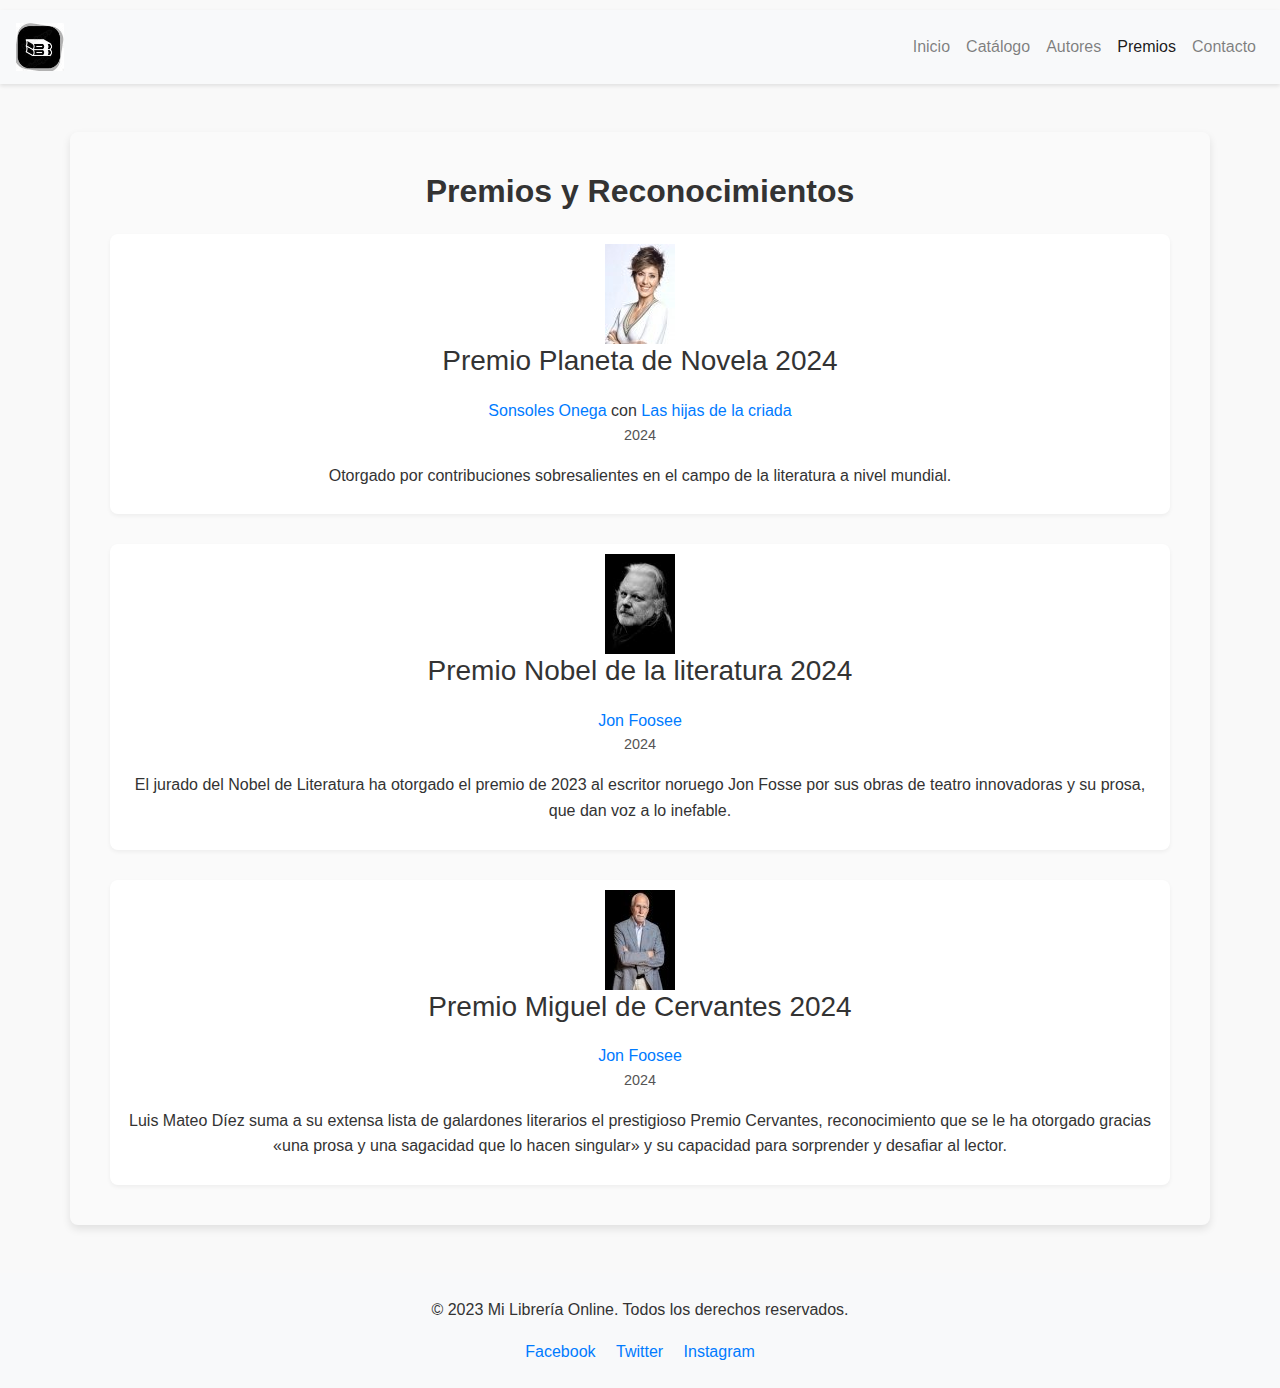
==== Premios.html @ e9f3ab6b "Libreria online" ====
<!DOCTYPE html>
<html lang="en">
<head>
    <meta charset="UTF-8">
    <meta name="viewport" content="width=device-width, initial-scale=1.0">
    <title>Catalogo Libros</title>
    <link href="https://maxcdn.bootstrapcdn.com/bootstrap/4.5.2/css/bootstrap.min.css" rel="stylesheet"> 
    <link rel="stylesheet" href="https://necolas.github.io/normalize.css/8.0.1/normalize.css">
    <link rel="stylesheet" href="./styles/stylesPremios.css">
</head>
<body>
    <header class="header">
        <nav class="navbar navbar-expand-lg navbar-light bg-light">  
            <a class="navbar-brand" href="index.html"><img src="./img/Captura.JPG" alt="" class="logo"></a>  
            <button class="navbar-toggler" type="button" data-toggle="collapse" data-target="#navbarNav" aria-controls="navbarNav" aria-expanded="false" aria-label="Toggle navigation">  
                <span class="navbar-toggler-icon"></span>  
            </button>  
            <div class="collapse navbar-collapse" id="navbarNav">  
                <ul class="navbar-nav ml-auto">
                    <li class="nav-item"><a class="nav-link" href="index.html">Inicio</a></li>  
                    <li class="nav-item"><a class="nav-link" href="Catalogo.html">Catálogo</a></li>  
                    <li class="nav-item"><a class="nav-link" href="Autores.html">Autores</a></li>  
                    <li class="nav-item active"><a class="nav-link" href="Premios.html">Premios</a></li>  
                    <li class="nav-item"><a class="nav-link" href="Contacto.html">Contacto</a></li>  
                </ul>  
            </div>  
        </nav>  
    </header>
    <main>
    <div class="premio-section container my-5">  
            <h2 class="text-center mb-4">Premios y Reconocimientos</h2>  
        <div class="premio-list">  
                <!-- Premio 1 -->  
            <div class="premio-item">
                    <img src="./img/sonsoles-onega-7817.jpg" alt="sonsoles-onega">
                <div class="premio-content text-center">
                    <h3>Premio Planeta de Novela 2024</h3>
                    <a href="">Sonsoles Onega</a> con <a href="">Las hijas de la criada</a>  
                    <p class="premio-year">2024</p>  
                    <p class="premio-descripcion">Otorgado por contribuciones sobresalientes en el campo de la literatura a nivel mundial.</p>
                </div>    
            </div>  
            <div class="premio-item">
                <img src="./img/jon-fosse-22195.jpg" alt="jon fosse">
                <div class="premio-content text-center">
                    <h3>Premio Nobel de la literatura 2024</h3>
                        <a href="">Jon Foosee</a>  
                        <p class="premio-year">2024</p>  
                        <p class="premio-descripcion">El jurado del Nobel de Literatura ha otorgado el premio de 2023 al escritor noruego Jon Fosse por sus obras de teatro innovadoras y su prosa, que dan voz a lo inefable.</p>
                </div>    
            </div>
            <div class="premio-item">
                <img src="./img/luis-mateo-diez-143.jpg" alt="Luis mateo diez">
                <div class="premio-content text-center">
                    <h3>Premio Miguel de Cervantes 2024</h3>
                        <a href="#">Jon Foosee</a>  
                        <p class="premio-year">2024</p>  
                        <p class="premio-descripcion">Luis Mateo Díez suma a su extensa lista de galardones literarios el prestigioso Premio Cervantes, reconocimiento que se le ha otorgado gracias «una prosa y una sagacidad que lo hacen singular» y su capacidad para sorprender y desafiar al lector.</p>
                </div>    
            </div> 
        </div>  
    </div>  
    </main>
    <footer class="bg-light py-4">  
        <div class="container text-center">  
            <p>&copy; 2023 Mi Librería Online. Todos los derechos reservados.</p>  
            <div>  
                <a href="#" class="mx-2">Facebook</a>  
                <a href="#" class="mx-2">Twitter</a>  
                <a href="#" class="mx-2">Instagram</a>  
            </div>  
        </div>  
    </footer>  
    <!-- Script Bootstrap -->
    <script src="https://code.jquery.com/jquery-3.5.1.slim.min.js"></script>  
    <script src="https://cdn.jsdelivr.net/npm/@popperjs/core@2/dist/umd/popper.min.js"></script>  
    <script src="https://stackpath.bootstrapcdn.com/bootstrap/4.5.2/js/bootstrap.min.js"></script>  
</body>
</html>
---- styles/stylesPremios.css ----
/* Estilos Generales */
body {  
    font-family: 'Arial', sans-serif;  
    line-height: 1.6;  
    color: #333;  
    background-color: #f9f9f9;  
    padding-top: 10px; 
}  
 
a {  
    color: #007bff;  
    text-decoration: none;  
}  
h1, h2, h3, h4, h5 {  
    color: #333;  
    margin-bottom: 20px;  
} 
/* NAVBAR  */
.logo{
    width: 3rem;
    cursor: pointer;
}
.navbar {  
    box-shadow: 0 2px 4px rgba(0,0,0,0.1);  
}  

.navbar-brand {  
    font-size: 1.5rem;  
    font-weight: bold;  
}
/* Main premios  */
.premio-section {  
    background-color: #fafafa;  
    padding: 40px;  
    border-radius: 8px;  
    box-shadow: 0 4px 8px rgba(0, 0, 0, 0.1);  
}  

.premio-section h2 {  
    font-family: 'Arial', sans-serif;  
    font-weight: bold;  
    margin-bottom: 20px;  
}  

.premio-list {  
    display: flex;  
    flex-direction: column;  
    gap: 30px;  
}  
.premio-item {
    display: flex;
    justify-content: center;
    align-items: center;
    flex-direction: column;
    background-color: #ffffff;  
    padding: 10px;  
    border-radius: 8px;  
    box-shadow: 0 2px 4px rgba(0, 0, 0, 0.05);  
    transition: box-shadow 0.3s ease;  
}  

.premio-item:hover {  
    box-shadow: 0 4px 8px rgba(0, 0, 0, 0.1);  
}  

.premio-year {  
    font-size: 0.9rem;  
    color: #555;  
}  

.premio-descripcion {  
    margin-top: 10px;  
    font-size: 1rem;  
    color: #333;  
}
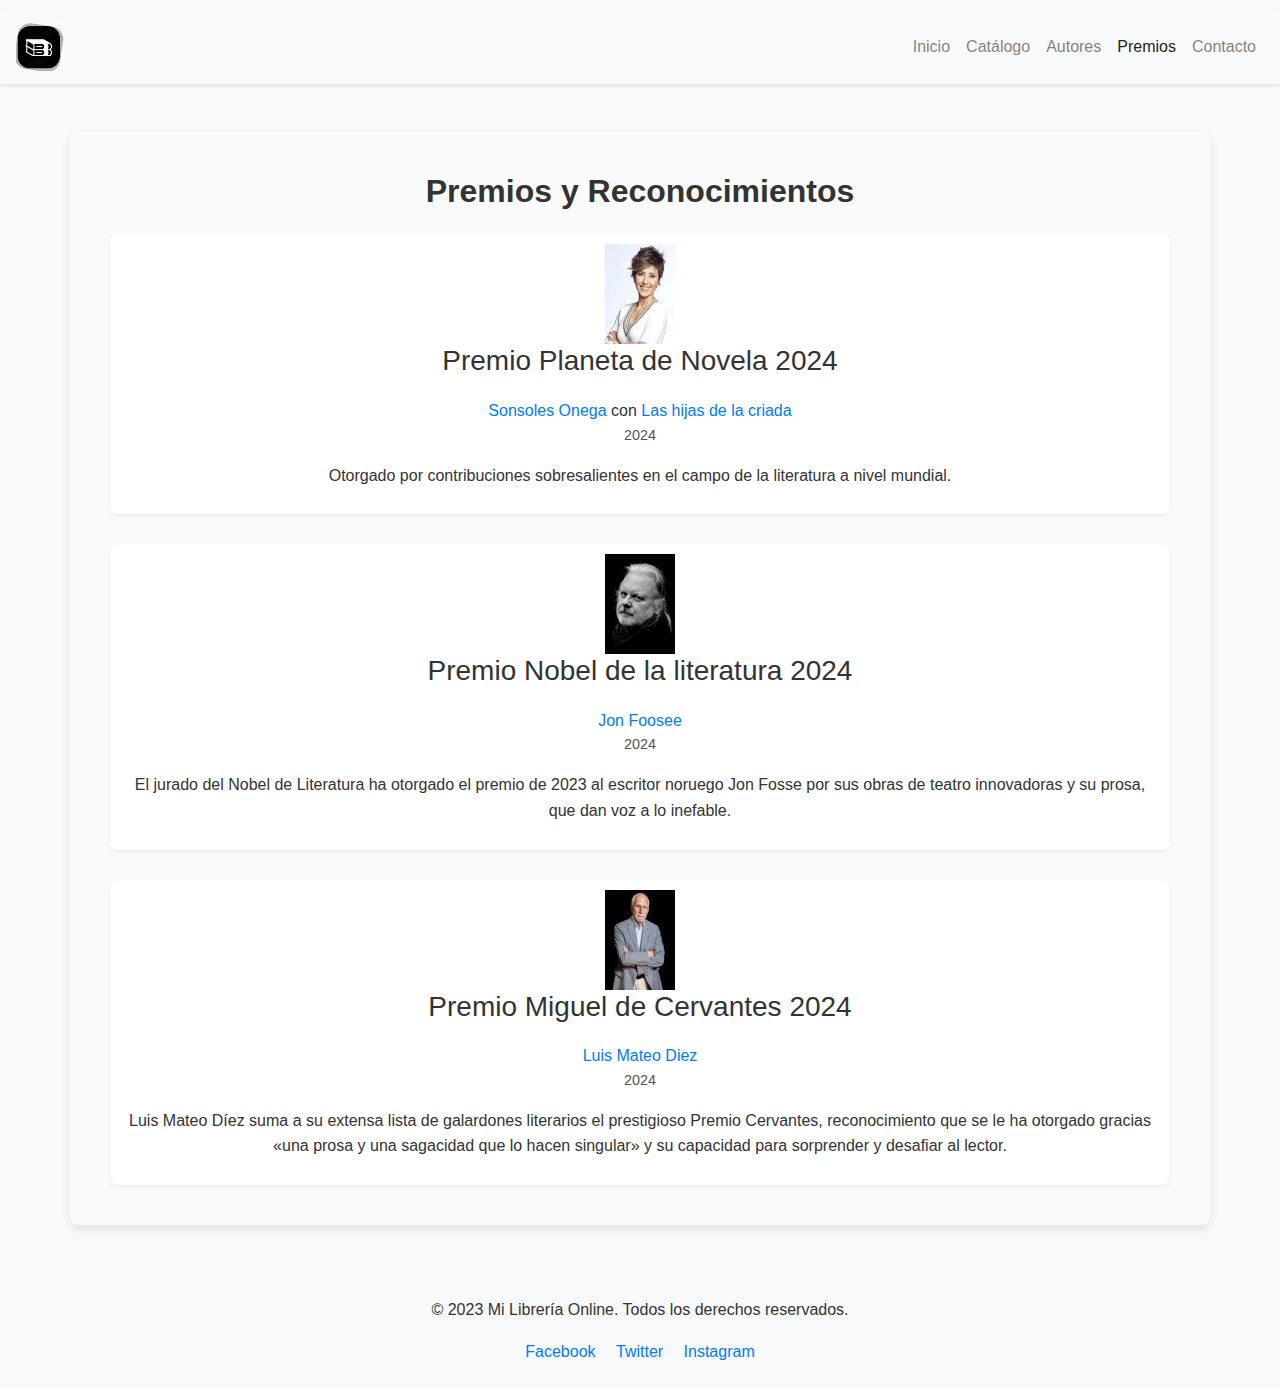
==== commit 8e94c359: "Libreria Online" ====
--- a/Premios.html
+++ b/Premios.html
@@ -11,7 +11,7 @@
 <body>
     <header class="header">
         <nav class="navbar navbar-expand-lg navbar-light bg-light">  
-            <a class="navbar-brand" href="index.html"><img src="./img/Captura.JPG" alt="" class="logo"></a>  
+            <a class="navbar-brand" href="index.html"><img src="./img/Captura.JPG" alt="logo" class="logo"></a>  
             <button class="navbar-toggler" type="button" data-toggle="collapse" data-target="#navbarNav" aria-controls="navbarNav" aria-expanded="false" aria-label="Toggle navigation">  
                 <span class="navbar-toggler-icon"></span>  
             </button>  
@@ -53,7 +53,7 @@
                 <img src="./img/luis-mateo-diez-143.jpg" alt="Luis mateo diez">
                 <div class="premio-content text-center">
                     <h3>Premio Miguel de Cervantes 2024</h3>
-                        <a href="#">Jon Foosee</a>  
+                        <a href="#">Luis Mateo Diez</a>  
                         <p class="premio-year">2024</p>  
                         <p class="premio-descripcion">Luis Mateo Díez suma a su extensa lista de galardones literarios el prestigioso Premio Cervantes, reconocimiento que se le ha otorgado gracias «una prosa y una sagacidad que lo hacen singular» y su capacidad para sorprender y desafiar al lector.</p>
                 </div>    
